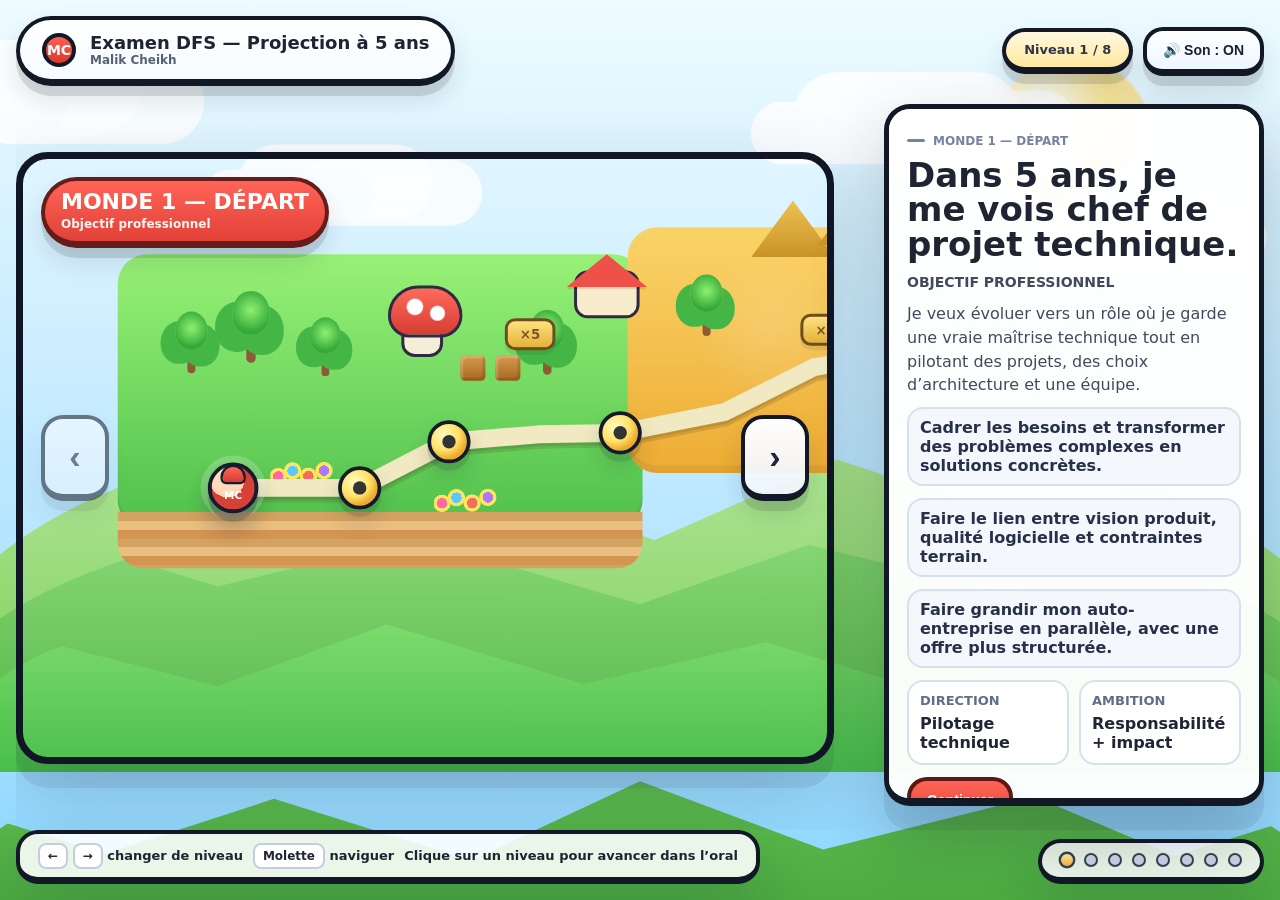
==== index.html @ 7852995f "feat: add interactive presentation map and data structure - Implemented interactive logic for a pres" ====
<!DOCTYPE html>
<html lang="fr">
<head>
  <meta charset="UTF-8" />
  <meta name="viewport" content="width=device-width, initial-scale=1.0" />
  <title>DFS — Malik Cheikh · Projection à 5 ans</title>
  <meta name="description" content="Présentation interactive de la projection professionnelle à 5 ans de Malik Cheikh." />
  <meta name="theme-color" content="#80d7ff" />
  <link rel="stylesheet" href="./assets/css/styles.css" />
</head>
<body class="theme-meadow">
  <a class="skip-link" href="#infoPanel">Aller au contenu du niveau</a>
  <div class="background" aria-hidden="true">
    <div class="sun"></div>
    <div class="clouds">
      <div class="cloud c1"></div>
      <div class="cloud c2"></div>
      <div class="cloud c3"></div>
      <div class="cloud c4"></div>
    </div>
    <div class="far-hills"></div>
    <div class="near-hills"></div>
  </div>

  <main class="ui" id="mainContent">
    <header class="hud">
      <div class="brand-pill">
        <div class="brand-badge">MC</div>
        <div class="brand-copy">
          <strong>Examen DFS — Projection à 5 ans</strong>
          <span>Malik Cheikh</span>
        </div>
      </div>
      <div class="hud-actions">
        <div class="jump-badge" id="jumpLabel" aria-live="polite">Niveau 1 / 8</div>
        <button class="sound-toggle" id="soundToggle" type="button" aria-pressed="true">🔊 Son : ON</button>
      </div>
    </header>

    <section class="world-stage">
      <div class="world-frame">
        <div class="level-chip" id="levelChip">
          <strong>Monde 1 — Intro</strong>
          <span>Projection vers mon métier idéal</span>
        </div>

        <button class="nav-button nav-prev" id="prevButton" type="button" aria-label="Niveau précédent">‹</button>
        <button class="nav-button nav-next" id="nextButton" type="button" aria-label="Niveau suivant">›</button>

        <div class="world-camera" id="camera">
          <div class="world-map" id="worldMap">
            <div class="layer scenery-layer">
              <div class="zone meadow"></div>
              <div class="zone desert"></div>
              <div class="zone snow"></div>
              <div class="zone ruins"></div>

              <div class="tree" style="left:170px; top:386px; transform:scale(.9);"></div>
              <div class="tree" style="left:250px; top:372px; transform:scale(1.05);"></div>
              <div class="tree" style="left:350px; top:390px; transform:scale(.86);"></div>
              <div class="tree" style="left:648px; top:388px; transform:scale(.95);"></div>
              <div class="tree" style="left:862px; top:336px; transform:scale(.9);"></div>
              <div class="tree" style="left:1238px; top:340px; transform:scale(.92);"></div>
              <div class="tree" style="left:1710px; top:382px; transform:scale(.86);"></div>
              <div class="tree" style="left:2198px; top:376px; transform:scale(.82);"></div>

              <div class="flower-clump" style="left:300px; top:592px;"></div>
              <div class="flower-clump" style="left:520px; top:628px;"></div>
              <div class="flower-clump" style="left:1432px; top:596px;"></div>
              <div class="flower-clump" style="left:1888px; top:568px;"></div>

              <div class="block" style="left:555px; top:454px;"></div>
              <div class="block" style="left:602px; top:454px;"></div>
              <div class="block" style="left:1180px; top:414px;"></div>
              <div class="block" style="left:1226px; top:414px;"></div>
              <div class="block" style="left:2058px; top:424px;"></div>
              <div class="block" style="left:2104px; top:424px;"></div>

              <div class="mushroom-house" style="left:458px; top:360px;"></div>
              <div class="house" style="left:698px; top:318px;"></div>
              <div class="coin-board" style="left:615px; top:404px;">×5</div>

              <div class="pyramid" style="left:946px; top:246px;"></div>
              <div class="pyramid" style="left:1025px; top:230px; transform:scale(.82);"></div>
              <div class="tower" style="left:1108px; top:318px;"></div>
              <div class="coin-board" style="left:1012px; top:398px;">×5</div>
              <div class="mushroom-house" style="left:1268px; top:318px;"></div>

              <div class="tower" style="left:1568px; top:332px; transform:scale(1.02);"></div>
              <div class="coin-board" style="left:1468px; top:444px;">×5</div>
              <div class="pipe" style="left:1736px; top:470px;"></div>
              <div class="water-pond" style="left:1618px; top:476px; width:112px; height:72px;"></div>

              <div class="tower" style="left:1942px; top:326px;"></div>
              <div class="tower" style="left:2078px; top:326px;"></div>
              <div class="water-pond" style="left:2028px; top:466px;"></div>
              <div class="flag-post" style="left:2098px; top:294px;"></div>
              <div class="castle" style="left:2126px; top:282px;"></div>
              <div class="coin-board" style="left:2078px; top:446px;">×5</div>
              <div class="mushroom-house" style="left:2248px; top:392px; transform:scale(.76);"></div>            </div>

            <svg class="path-svg" viewBox="0 0 2600 980" aria-hidden="true">
              <path class="path-shadow" d="M 250 632 L 420 632 L 540 570 L 660 560 L 770 558 L 910 530 L 1030 470 L 1140 450 L 1260 470 L 1390 520 L 1510 540 L 1630 548 L 1750 530 L 1880 510 L 2010 515 L 2070 536 L 2128 542" />
              <path class="path-line" d="M 250 632 L 420 632 L 540 570 L 660 560 L 770 558 L 910 530 L 1030 470 L 1140 450 L 1260 470 L 1390 520 L 1510 540 L 1630 548 L 1750 530 L 1880 510 L 2010 515 L 2070 536 L 2128 542" />
            </svg>

            <button class="node active" data-index="0" style="left:250px; top:632px;"><span>1</span></button>
            <button class="node" data-index="1" style="left:420px; top:632px;"><span>2</span></button>
            <button class="node" data-index="2" style="left:540px; top:570px;"><span>3</span></button>
            <button class="node" data-index="3" style="left:770px; top:558px;"><span>4</span></button>
            <button class="node" data-index="4" style="left:1140px; top:450px;"><span>5</span></button>
            <button class="node" data-index="5" style="left:1510px; top:540px;"><span>6</span></button>
            <button class="node" data-index="6" style="left:1880px; top:510px;"><span>7</span></button>
            <button class="node" data-index="7" style="left:2128px; top:542px;"><span>8</span></button>

            <div class="avatar" id="avatar" style="left:250px; top:632px;"></div>
          </div>
        </div>
      </div>
    </section>

    <footer class="bottom-bar">
      <div class="mini-help">
        <span><span class="kbd">←</span> <span class="kbd">→</span> changer de niveau</span>
        <span><span class="kbd">Molette</span> naviguer</span>
        <span>Clique sur un niveau pour avancer dans l’oral</span>
      </div>
      <div class="progress-dots" id="progressDots" aria-hidden="true"></div>
    </footer>
  </main>

  <aside class="info-panel" id="infoPanel" aria-label="Détails du niveau sélectionné" aria-live="polite">
    <div id="panelContent"></div>
  </aside>
  <script src="./assets/js/data.js" defer></script>
  <script src="./assets/js/app.js" defer></script>
</body>
</html>
---- assets/css/styles.css ----
/*
 * Presentation CCS - styles principaux.
 * Site statique compatible GitHub Pages, sans étape de build.
 */
:root {
      --sky-1: #80d7ff;
      --sky-2: #dff6ff;
      --grass-1: #84df65;
      --grass-2: #4cb64a;
      --ink: #1e2432;
      --panel: rgba(255,255,255,0.88);
      --panel-strong: rgba(255,255,255,0.96);
      --shadow: 0 28px 60px rgba(20, 24, 39, 0.18);
      --red: #ee5148;
      --gold: #f8bb2d;
      --green: #56be56;
      --blue: #4f8cff;
      --purple: #8d6cff;
      --radius-xl: 28px;
      --radius-lg: 22px;
      --radius-md: 16px;
      --transition: 480ms cubic-bezier(.2,.7,.1,1);
      --map-width: 2600px;
      --map-height: 980px;
      --node-size: 58px;
      --safe-width: min(100vw - 32px, 1600px);
    }

    * { box-sizing: border-box; }
    html, body { height: 100%; }
    body {
      margin: 0;
      font-family: Inter, ui-sans-serif, system-ui, -apple-system, BlinkMacSystemFont, Segoe UI, sans-serif;
      color: var(--ink);
      overflow: hidden;
      background: linear-gradient(180deg, var(--sky-2), var(--sky-1));
    }

    .skip-link {
      position: fixed;
      top: 12px;
      left: 12px;
      z-index: 100;
      padding: 10px 14px;
      border: 3px solid #121826;
      border-radius: 12px;
      background: #fff;
      color: #121826;
      font-weight: 900;
      transform: translateY(-140%);
      transition: transform .18s ease;
    }

    .skip-link:focus-visible {
      transform: translateY(0);
    }

    body.theme-meadow {
      --sky-1: #8ed7ff;
      --sky-2: #eefbff;
      --grass-1: #90e776;
      --grass-2: #48be4b;
    }

    body.theme-desert {
      --sky-1: #ffd35a;
      --sky-2: #fff1bb;
      --grass-1: #f0cb5f;
      --grass-2: #d89f30;
    }

    body.theme-snow {
      --sky-1: #8cc1ff;
      --sky-2: #eef7ff;
      --grass-1: #dceeff;
      --grass-2: #bfdcff;
    }

    body.theme-ruins {
      --sky-1: #8edbd7;
      --sky-2: #eefdfa;
      --grass-1: #cdc8b9;
      --grass-2: #aaa38f;
    }

    body.theme-finale {
      --sky-1: #6ea4ff;
      --sky-2: #e9f2ff;
      --grass-1: #9edb7f;
      --grass-2: #63b657;
    }

    .background {
      position: fixed;
      inset: 0;
      overflow: hidden;
      background: linear-gradient(180deg, var(--sky-2), var(--sky-1));
      transition: background var(--transition);
    }

    .sun {
      position: absolute;
      top: 58px;
      right: 10%;
      width: 160px;
      height: 160px;
      border-radius: 50%;
      background: radial-gradient(circle at 30% 30%, rgba(255,255,255,0.95), rgba(255,230,132,0.9) 44%, rgba(255,204,91,0.55) 66%, rgba(255,255,255,0) 70%);
      filter: blur(1px);
      opacity: 0.95;
      transition: transform 800ms ease, opacity 500ms ease;
    }

    body.theme-snow .sun,
    body.theme-finale .sun {
      top: 84px;
      right: 12%;
      opacity: 0.72;
    }

    .clouds,
    .far-hills,
    .near-hills {
      position: absolute;
      inset: 0;
      pointer-events: none;
    }

    .cloud {
      position: absolute;
      width: 220px;
      height: 68px;
      background: rgba(255,255,255,0.88);
      border-radius: 999px;
      box-shadow: 60px -18px 0 14px rgba(255,255,255,0.84), 130px -4px 0 8px rgba(255,255,255,0.82);
      opacity: 0.95;
      animation: drift linear infinite;
    }

    .cloud.c1 { top: 8%; left: -12%; animation-duration: 42s; }
    .cloud.c2 { top: 18%; left: 14%; transform: scale(0.78); animation-duration: 51s; }
    .cloud.c3 { top: 11%; left: 58%; transform: scale(0.92); animation-duration: 46s; }
    .cloud.c4 { top: 23%; left: 78%; transform: scale(0.64); animation-duration: 55s; }

    @keyframes drift {
      from { transform: translateX(0) scale(var(--scale, 1)); }
      to { transform: translateX(18vw) scale(var(--scale, 1)); }
    }

    .far-hills::before,
    .far-hills::after,
    .near-hills::before,
    .near-hills::after {
      content: "";
      position: absolute;
      left: -5%;
      right: -5%;
      border-radius: 48% 52% 0 0 / 100% 100% 0 0;
    }

    .far-hills::before {
      bottom: 235px;
      height: 260px;
      background: linear-gradient(180deg, rgba(175,232,131,0.85), rgba(135,211,95,0.95));
      clip-path: polygon(0 100%, 0 44%, 12% 28%, 22% 48%, 36% 18%, 51% 52%, 64% 21%, 78% 46%, 90% 24%, 100% 55%, 100% 100%);
    }

    .far-hills::after {
      bottom: 188px;
      height: 220px;
      background: linear-gradient(180deg, rgba(136,220,120,0.95), rgba(94,188,78,1));
      clip-path: polygon(0 100%, 0 49%, 10% 23%, 20% 43%, 34% 21%, 50% 51%, 62% 24%, 76% 46%, 88% 18%, 100% 53%, 100% 100%);
    }

    .near-hills::before {
      bottom: 128px;
      height: 220px;
      background: linear-gradient(180deg, var(--grass-1), var(--grass-2));
      clip-path: polygon(0 100%, 0 59%, 9% 43%, 20% 61%, 32% 33%, 46% 60%, 59% 41%, 70% 63%, 85% 35%, 100% 57%, 100% 100%);
      transition: background var(--transition);
    }

    .near-hills::after {
      bottom: -22px;
      height: 220px;
      background: linear-gradient(180deg, #69c758, #49a940);
      clip-path: polygon(0 100%, 0 45%, 12% 69%, 24% 44%, 38% 72%, 50% 36%, 63% 67%, 78% 43%, 88% 70%, 100% 46%, 100% 100%);
      transition: background var(--transition);
    }

    .ui {
      position: relative;
      z-index: 20;
      height: 100vh;
      display: grid;
      grid-template-rows: auto 1fr auto;
      padding: 16px;
      pointer-events: none;
    }

    .hud,
    .bottom-bar,
    .info-panel,
    .speaker-panel,
    .level-chip,
    .nav-button,
    .mini-help,
    .jump-badge {
      pointer-events: auto;
    }

    .hud {
      width: var(--safe-width);
      margin: 0 auto;
      display: flex;
      align-items: center;
      justify-content: space-between;
      gap: 16px;
    }

    .brand-pill,
    .level-chip,
    .nav-button,
    .action-button,
    .speaker-toggle,
    .sound-toggle,
    .jump-badge {
      border: 4px solid #121826;
      border-bottom-width: 7px;
      border-radius: 999px;
      background: #fff;
      box-shadow: 0 10px 0 rgba(18,24,38,0.12), 0 14px 26px rgba(18,24,38,0.12);
      font-weight: 900;
      letter-spacing: 0;
    }

    .brand-pill {
      display: flex;
      align-items: center;
      gap: 14px;
      padding: 12px 22px;
      min-height: 62px;
      background: linear-gradient(180deg, #ffffff, #f5fbff);
    }

    .brand-badge {
      width: 34px;
      height: 34px;
      border-radius: 50%;
      background: linear-gradient(180deg, #ff6052, #dc382c);
      border: 4px solid #121826;
      display: grid;
      place-items: center;
      color: #fff;
      font-size: 14px;
    }

    .brand-copy strong { display: block; font-size: 18px; }
    .brand-copy span { display: block; font-size: 12px; color: #566074; }

    .hud-actions {
      display: flex;
      align-items: center;
      gap: 10px;
      flex-wrap: wrap;
      justify-content: flex-end;
    }

    .jump-badge {
      padding: 10px 18px;
      font-size: 13px;
      color: #2f3547;
      background: linear-gradient(180deg, #fff8df, #ffe99f);
    }

    .sound-toggle,
    .speaker-toggle,
    .action-button {
      cursor: pointer;
      border-radius: 20px;
      padding: 11px 16px;
      font-size: 14px;
      color: #1a2130;
      background: linear-gradient(180deg, #fff, #edf7ff);
      transition: transform .18s ease, filter .18s ease;
    }

    .sound-toggle:hover,
    .action-button:hover {
      transform: translateY(-2px);
      filter: saturate(1.05);
    }

    .nav-button:hover {
      transform: translateY(calc(-50% - 2px));
      filter: saturate(1.05);
    }

    .sound-toggle:focus-visible,
    .action-button:focus-visible,
    .nav-button:focus-visible,
    .node:focus-visible {
      outline: 4px solid #fff;
      outline-offset: 4px;
      box-shadow: 0 0 0 8px rgba(18,24,38,0.52), 0 14px 28px rgba(18,24,38,0.18);
    }

    .sound-toggle:disabled,
    .action-button:disabled,
    .nav-button:disabled {
      cursor: not-allowed;
      opacity: .55;
      filter: grayscale(.2);
    }

    .nav-button:disabled:hover {
      transform: translateY(-50%);
      filter: grayscale(.2);
    }

    .node:hover {
      transform: translate(-50%, calc(-50% - 2px));
      filter: saturate(1.05);
    }

    .node.active:hover {
      transform: translate(-50%, calc(-50% - 2px)) scale(1.12);
      filter: saturate(1.05);
    }

    .world-stage {
      position: relative;
      display: grid;
      place-items: center start;
      overflow: hidden;
      width: var(--safe-width);
      margin: 0 auto;
    }

    .world-frame {
      position: relative;
      width: min(calc(100% - 430px), 1280px);
      height: min(68vh, 760px);
      border: 7px solid #101625;
      border-radius: 32px;
      background: linear-gradient(180deg, rgba(255,255,255,0.1), rgba(255,255,255,0.02));
      box-shadow: 0 24px 0 rgba(16,22,37,0.08), 0 30px 80px rgba(16,22,37,0.18);
      overflow: hidden;
      pointer-events: auto;
    }

    .world-camera {
      position: absolute;
      inset: 0;
      overflow: hidden;
    }

    .world-map {
      position: absolute;
      width: var(--map-width);
      height: var(--map-height);
      left: 0;
      top: 0;
      transform-origin: top left;
      transition: transform 700ms cubic-bezier(.2,.7,.1,1);
    }

    .layer {
      position: absolute;
      inset: 0;
    }

    .zone {
      position: absolute;
      border-radius: 40px;
      filter: saturate(1.04);
      box-shadow: inset 0 -10px 0 rgba(0,0,0,0.06);
    }

    .zone .ground {
      position: absolute;
      inset: auto 0 0 0;
      height: 100%;
      border-radius: inherit;
      overflow: hidden;
    }

    .ground::before {
      content: "";
      position: absolute;
      inset: 0;
      border-radius: inherit;
      box-shadow: inset 0 -18px 0 rgba(0,0,0,0.06);
    }

    .meadow {
      left: 95px; top: 318px; width: 705px; height: 370px;
      background: linear-gradient(180deg, #9af07a, #52bf4f);
    }
    .meadow::after {
      content: "";
      position: absolute; left: 0; right: 0; bottom: -52px; height: 76px;
      background: repeating-linear-gradient(180deg, #d1a365 0 12px, #e8be82 12px 24px, #d29556 24px 36px);
      border-radius: 0 0 34px 34px;
    }

    .desert {
      left: 780px; top: 282px; width: 640px; height: 330px;
      background: linear-gradient(180deg, #f8d36b, #ebac39);
    }
    .desert::after {
      content: "";
      position: absolute; inset: 0;
      background: radial-gradient(circle at 30% 40%, rgba(255,255,255,0.15), transparent 22%), radial-gradient(circle at 70% 65%, rgba(255,255,255,0.14), transparent 18%);
      border-radius: inherit;
    }

    .snow {
      left: 1375px; top: 302px; width: 600px; height: 308px;
      background: linear-gradient(180deg, #f3fbff, #d5e9ff);
    }

    .ruins {
      left: 1845px; top: 258px; width: 570px; height: 355px;
      background: linear-gradient(180deg, #cfcaba, #a39a89);
    }

    .path-svg {
      position: absolute;
      inset: 0;
      overflow: visible;
    }

    .path-line {
      fill: none;
      stroke: #f0e9c2;
      stroke-width: 24;
      stroke-linecap: round;
      stroke-linejoin: round;
      filter: drop-shadow(0 4px 0 rgba(0,0,0,0.09));
    }

    .path-shadow {
      fill: none;
      stroke: rgba(87,66,28,0.18);
      stroke-width: 31;
      stroke-linecap: round;
      stroke-linejoin: round;
      transform: translateY(4px);
    }

    .node {
      position: absolute;
      width: var(--node-size);
      height: var(--node-size);
      border-radius: 50%;
      border: 5px solid #141a28;
      background: radial-gradient(circle at 35% 32%, #fffbbf, #ffe268 45%, #edaa2f 70%);
      box-shadow: 0 10px 0 rgba(20,26,40,0.12), 0 16px 28px rgba(20,26,40,0.15);
      cursor: pointer;
      display: grid;
      place-items: center;
      transform: translate(-50%, -50%);
      transition: transform .22s ease, box-shadow .22s ease, background .22s ease;
    }

    .node span {
      display: none;
    }

    .node::before {
      content: "";
      width: 18px;
      height: 18px;
      border-radius: 50%;
      background: rgba(20,26,40,0.88);
    }

    .node.active {
      background: radial-gradient(circle at 35% 32%, #fffef2, #ffd778 48%, #ef7d39 73%);
      transform: translate(-50%, -50%) scale(1.12);
      box-shadow: 0 12px 0 rgba(20,26,40,0.14), 0 0 0 10px rgba(255,255,255,0.2), 0 18px 30px rgba(20,26,40,0.18);
    }

    .node.active::before {
      width: 16px; height: 16px; background: #101725;
    }

    .sign,
    .house,
    .castle,
    .pipe,
    .tree,
    .block,
    .mushroom-house,
    .tower,
    .pyramid,
    .water-pond,
    .boss-house,
    .flag-post,
    .coin-board,
    .flower-clump {
      position: absolute;
      transform-origin: center bottom;
    }

    .tree {
      width: 48px; height: 92px;
    }
    .tree::before {
      content: "";
      position: absolute; left: 18px; bottom: 0; width: 12px; height: 34px;
      background: #8d5a35; border-radius: 8px;
    }
    .tree::after {
      content: "";
      position: absolute; left: 0; top: 0; width: 48px; height: 56px;
      background: radial-gradient(circle at 50% 44%, #8ef072, #33a939 70%);
      border-radius: 50% 50% 46% 46%;
      box-shadow: -18px 18px 0 4px #44b646, 14px 22px 0 4px #44b646;
    }

    .block {
      width: 34px; height: 34px;
      background: linear-gradient(180deg, #d69a4e, #a76920);
      border-radius: 6px;
      box-shadow: inset -4px -4px 0 rgba(0,0,0,0.12), inset 4px 4px 0 rgba(255,255,255,0.18);
    }

    .pipe {
      width: 54px; height: 80px;
      background: linear-gradient(90deg, #48be4d, #2c8e36);
      border-radius: 10px 10px 14px 14px;
      box-shadow: inset -5px 0 0 rgba(0,0,0,0.12);
    }
    .pipe::before {
      content: "";
      position: absolute; top: -16px; left: -6px; right: -6px; height: 22px;
      background: linear-gradient(180deg, #5fe563, #3ca743);
      border-radius: 12px;
      border: 2px solid rgba(0,0,0,0.05);
    }

    .house {
      width: 108px; height: 86px;
    }
    .house::before {
      content: "";
      position: absolute; inset: auto 10px 0 10px; height: 56px;
      background: #f8ebcb; border: 4px solid #302944; border-radius: 18px;
    }
    .house::after {
      content: "";
      position: absolute; left: 0; right: 0; top: 0; margin: auto; width: 0; height: 0;
      border-left: 54px solid transparent;
      border-right: 54px solid transparent;
      border-bottom: 44px solid #ee5148;
      filter: drop-shadow(0 3px 0 rgba(0,0,0,0.1));
    }

    .mushroom-house {
      width: 92px; height: 96px;
    }
    .mushroom-house::before {
      content: "";
      position: absolute; left: 18px; right: 18px; bottom: 0; height: 44px;
      background: #f4edd7; border: 4px solid #302944; border-radius: 18px;
    }
    .mushroom-house::after {
      content: "";
      position: absolute; top: 0; left: 0; right: 0; margin: auto; width: 92px; height: 62px;
      background: radial-gradient(circle at 35% 40%, #fff, #fff 10px, transparent 12px), radial-gradient(circle at 68% 54%, #fff, #fff 9px, transparent 11px), linear-gradient(180deg, #ff6a5c, #d63d33);
      border: 4px solid #302944; border-radius: 50px 50px 36px 36px;
    }

    .castle {
      width: 154px; height: 148px;
    }
    .castle::before {
      content: "";
      position: absolute; bottom: 0; left: 18px; right: 18px; height: 90px;
      background: #eef0f7; border: 4px solid #4a4562; border-radius: 16px;
      box-shadow: inset 0 -8px 0 rgba(0,0,0,0.06);
    }
    .castle::after {
      content: "";
      position: absolute; left: 0; right: 0; top: 0; bottom: 52px;
      background:
        radial-gradient(circle at 20px 26px, #8d6cff 0 20px, transparent 22px),
        radial-gradient(circle at 134px 26px, #8d6cff 0 20px, transparent 22px),
        radial-gradient(circle at 77px 10px, #8d6cff 0 28px, transparent 30px),
        linear-gradient(180deg, transparent 0 24px, #eceff6 24px 100%);
      background-repeat: no-repeat;
      border-radius: 18px;
    }

    .boss-house {
      width: 116px; height: 114px;
    }
    .boss-house::before {
      content: "";
      position: absolute; bottom: 0; left: 10px; right: 10px; height: 74px;
      background: #8a8fa4; border: 4px solid #313548; border-radius: 18px;
    }
    .boss-house::after {
      content: "";
      position: absolute; left: 50%; top: -2px; width: 84px; height: 54px; transform: translateX(-50%);
      background: linear-gradient(180deg, #fa7d66, #b4372d);
      clip-path: polygon(0 100%, 50% 0, 100% 100%);
      filter: drop-shadow(0 3px 0 rgba(0,0,0,0.12));
    }

    .tower {
      width: 62px; height: 112px;
      background: linear-gradient(180deg, #bfc2cb, #90949f);
      border: 4px solid #51586a;
      border-radius: 18px 18px 12px 12px;
      box-shadow: inset 0 -8px 0 rgba(0,0,0,0.08);
    }
    .tower::before {
      content: "";
      position: absolute; top: -18px; left: -4px; right: -4px; height: 26px;
      background: linear-gradient(180deg, #d8dbe2, #9fa4b1);
      clip-path: polygon(0 100%, 8% 38%, 16% 100%, 24% 38%, 32% 100%, 40% 38%, 48% 100%, 56% 38%, 64% 100%, 72% 38%, 80% 100%, 88% 38%, 96% 100%, 100% 38%, 100% 100%);
    }

    .pyramid {
      width: 112px; height: 76px;
      background: linear-gradient(180deg, #efc153, #c89326);
      clip-path: polygon(50% 0, 100% 100%, 0 100%);
    }

    .water-pond {
      width: 120px; height: 82px;
      background: radial-gradient(circle at 50% 40%, #8ceaff, #43b8ff 70%, #298ed0 100%);
      border: 5px solid #ebf8ff;
      border-radius: 34px;
      box-shadow: inset 0 -8px 0 rgba(0,0,0,0.08);
    }

    .coin-board {
      padding: 7px 12px;
      min-width: 68px;
      font-size: 18px;
      font-weight: 900;
      color: #805523;
      background: linear-gradient(180deg, #ffe282, #e3b23a);
      border: 4px solid #6f4e1d;
      border-radius: 14px;
      text-align: center;
      box-shadow: 0 6px 0 rgba(0,0,0,0.08);
    }

    .flag-post {
      width: 10px; height: 86px;
      background: #e9ebf4;
      border-radius: 999px;
      box-shadow: inset 0 -4px 0 rgba(0,0,0,0.08);
    }
    .flag-post::after {
      content: "";
      position: absolute; top: 8px; left: 8px; width: 48px; height: 28px;
      background: linear-gradient(180deg, #ff5d4e, #c7372d);
      clip-path: polygon(0 0, 100% 20%, 80% 100%, 0 78%);
      border-radius: 4px;
    }

    .flower-clump {
      width: 88px; height: 38px;
      background:
        radial-gradient(circle at 12% 65%, #ff67a7 0 7px, #ffe45e 7px 11px, transparent 12px),
        radial-gradient(circle at 34% 45%, #58c9ff 0 7px, #ffe45e 7px 11px, transparent 12px),
        radial-gradient(circle at 58% 64%, #f46c5f 0 7px, #ffe45e 7px 11px, transparent 12px),
        radial-gradient(circle at 82% 44%, #a979ff 0 7px, #ffe45e 7px 11px, transparent 12px);
    }

    .avatar {
      position: absolute;
      width: 68px;
      height: 68px;
      border-radius: 50%;
      background: radial-gradient(circle at 36% 32%, #ffd9ba 0 20px, #ffd0ad 21px 23px, #d64037 23px 100%);
      border: 5px solid #151c2d;
      box-shadow: 0 10px 0 rgba(21,28,45,0.12), 0 18px 28px rgba(21,28,45,0.16);
      transform: translate(-50%, -50%);
      transition: left 700ms cubic-bezier(.2,.8,.15,1), top 700ms cubic-bezier(.2,.8,.15,1), transform .25s ease;
      z-index: 5;
    }

    .avatar::before {
      content: "MC";
      position: absolute;
      inset: auto 0 11px 0;
      text-align: center;
      color: #fff;
      font-weight: 900;
      font-size: 14px;
      letter-spacing: 0;
    }

    .avatar::after {
      content: "";
      position: absolute;
      left: 12px; right: 12px; top: -2px; height: 20px;
      background: linear-gradient(180deg, #ff675a, #d63b2f);
      border-radius: 18px 18px 8px 8px;
      border: 3px solid #151c2d;
    }

    .avatar.bounce {
      animation: avatarBounce .55s ease;
    }

    @keyframes avatarBounce {
      0% { transform: translate(-50%, -50%) scale(1); }
      35% { transform: translate(-50%, -70%) scale(1.05); }
      60% { transform: translate(-50%, -48%) scale(.98); }
      100% { transform: translate(-50%, -50%) scale(1); }
    }

    .level-chip {
      position: absolute;
      top: 18px;
      left: 18px;
      padding: 10px 16px;
      background: linear-gradient(180deg, #ff6457, #e24137);
      color: #fff;
      max-width: 330px;
      z-index: 10;
      border-color: #631e1b;
    }

    .level-chip strong {
      display: block;
      font-size: 22px;
      line-height: 1.02;
      margin-bottom: 4px;
      text-transform: uppercase;
    }

    .level-chip span {
      display: block;
      font-size: 12px;
      opacity: .95;
      font-weight: 800;
    }

    .nav-button {
      position: absolute;
      top: 50%;
      transform: translateY(-50%);
      width: 68px;
      height: 86px;
      border-radius: 22px;
      background: linear-gradient(180deg, rgba(255,255,255,0.98), rgba(240,245,255,0.92));
      display: grid;
      place-items: center;
      font-size: 34px;
      color: #1f2737;
      cursor: pointer;
      z-index: 11;
      user-select: none;
    }

    .nav-prev { left: 18px; }
    .nav-next { right: 18px; }

    .bottom-bar {
      width: var(--safe-width);
      margin: 0 auto;
      display: flex;
      justify-content: space-between;
      align-items: end;
      gap: 12px;
      flex-wrap: wrap;
    }

    .mini-help {
      padding: 14px 18px;
      border-radius: 22px;
      background: var(--panel);
      border: 4px solid #121826;
      border-bottom-width: 7px;
      box-shadow: var(--shadow);
      font-size: 13px;
      font-weight: 800;
      display: flex;
      gap: 10px;
      align-items: center;
      flex-wrap: wrap;
    }

    .kbd {
      padding: 4px 8px;
      border-radius: 8px;
      background: #fff;
      border: 2px solid #c3cde0;
      font-size: 12px;
    }

    .progress-dots {
      display: flex;
      align-items: center;
      gap: 10px;
      padding: 10px 18px;
      border-radius: 999px;
      background: var(--panel);
      border: 4px solid #121826;
      border-bottom-width: 7px;
      box-shadow: var(--shadow);
    }

    .progress-dot {
      width: 14px;
      height: 14px;
      border-radius: 50%;
      background: #cad6e8;
      border: 2px solid #394154;
      transition: transform .18s ease, background .18s ease;
    }

    .progress-dot.active {
      background: linear-gradient(180deg, #fff7a8, #ffb337);
      transform: scale(1.2);
    }

    .info-panel,
    .speaker-panel {
      position: fixed;
      top: 104px;
      right: 16px;
      width: min(370px, calc(100vw - 32px));
      max-height: calc(100vh - 198px);
      overflow: auto;
      z-index: 30;
      padding: 18px;
      border-radius: 26px;
      border: 5px solid #121826;
      border-bottom-width: 8px;
      background: var(--panel-strong);
      box-shadow: 0 24px 0 rgba(18,24,38,0.08), 0 30px 70px rgba(18,24,38,0.24);
      transition: opacity var(--transition), transform var(--transition);
      scrollbar-width: thin;
      scrollbar-color: #7f8ca6 rgba(255,255,255,0.3);
      overscroll-behavior: contain;
    }

    .speaker-panel {
      right: 456px;
      width: min(360px, calc(100vw - 32px));
      background: rgba(255,249,230,0.98);
      display: none;
    }

    .speaker-panel.open { display: block; }

    .panel-eyebrow {
      display: inline-flex;
      gap: 8px;
      align-items: center;
      font-size: 12px;
      font-weight: 900;
      text-transform: uppercase;
      letter-spacing: 0;
      color: #76839f;
      margin-bottom: 10px;
    }

    .panel-eyebrow::before {
      content: "";
      width: 18px;
      height: 3px;
      border-radius: 999px;
      background: currentColor;
    }

    .info-panel h2,
    .speaker-panel h3 {
      margin: 0 0 10px;
      line-height: 1.02;
      font-size: 34px;
    }

    .subtitle {
      margin: 0 0 10px;
      font-size: 14px;
      font-weight: 900;
      color: #636e84;
      text-transform: uppercase;
      letter-spacing: 0;
    }

    .info-panel p {
      margin: 0 0 10px;
      line-height: 1.48;
      color: #41495d;
    }

    .bullet-list {
      margin: 0;
      padding: 0;
      list-style: none;
      display: grid;
      gap: 12px;
    }

    .bullet-list li {
      padding: 9px 11px;
      border-radius: 16px;
      background: #f4f7fb;
      border: 2px solid #d7e0ef;
      font-weight: 700;
      color: #273049;
    }

    .meta-row {
      display: grid;
      grid-template-columns: repeat(2, 1fr);
      gap: 10px;
      margin-top: 12px;
    }

    .meta-card {
      padding: 11px;
      border-radius: 16px;
      border: 2px solid #d7e0ef;
      background: #fff;
    }

    .meta-card strong { display: block; font-size: 13px; color: #616e88; text-transform: uppercase; margin-bottom: 6px; }
    .meta-card span { display: block; font-weight: 900; font-size: 16px; color: #1f2534; }

    .panel-actions {
      display: flex;
      gap: 10px;
      flex-wrap: wrap;
      margin-top: 12px;
    }

    .action-button.primary {
      background: linear-gradient(180deg, #ff6557, #e14539);
      color: #fff;
      border-color: #5d1715;
    }

    .speaker-panel h3 {
      font-size: 24px;
      margin-bottom: 10px;
    }

    .speaker-panel ul {
      margin: 0;
      padding-left: 18px;
      line-height: 1.75;
      color: #333c52;
      font-weight: 700;
    }

    .speaker-panel li + li { margin-top: 8px; }

    .mobile-title {
      display: none;
    }

    @media (max-width: 1360px) {
      .info-panel { width: min(380px, calc(100vw - 32px)); }
      .speaker-panel { right: 16px; top: auto; bottom: 160px; width: min(380px, calc(100vw - 32px)); }
    }

    @media (max-width: 1100px) {
      body { overflow: auto; }
      .ui {
        height: auto;
        min-height: 100vh;
        grid-template-rows: auto auto auto auto;
        gap: 12px;
      }
      .world-stage {
        width: 100%;
        margin: 0;
        place-items: center;
      }

      .world-frame {
        width: calc(100vw - 32px);
        height: 58vh;
        min-height: 420px;
      }
      .info-panel {
        position: relative;
        top: 0; right: 0;
        width: var(--safe-width);
        max-height: none;
        margin: 0 auto;
      }
      .speaker-panel {
        position: relative;
        bottom: auto;
        right: 0;
        width: var(--safe-width);
        max-height: none;
        margin: 0 auto;
      }
      .bottom-bar { align-items: stretch; }
    }

    @media (max-width: 760px) {
      :root { --node-size: 52px; }
      .hud { align-items: stretch; }
      .brand-pill { flex: 1 1 auto; }
      .hud-actions { justify-content: flex-start; }
      .brand-copy strong { font-size: 16px; }
      .level-chip strong { font-size: 20px; }
      .level-chip span { font-size: 12px; }
      .nav-button { width: 58px; height: 74px; font-size: 28px; }
      .info-panel h2 { font-size: 28px; }
      .meta-row { grid-template-columns: 1fr; }
      .mini-help { font-size: 12px; }
      .progress-dots { width: 100%; justify-content: center; }
    }

    @media (prefers-reduced-motion: reduce) {
      *,
      *::before,
      *::after {
        animation-duration: .01ms !important;
        animation-iteration-count: 1 !important;
        scroll-behavior: auto !important;
        transition-duration: .01ms !important;
      }
    }
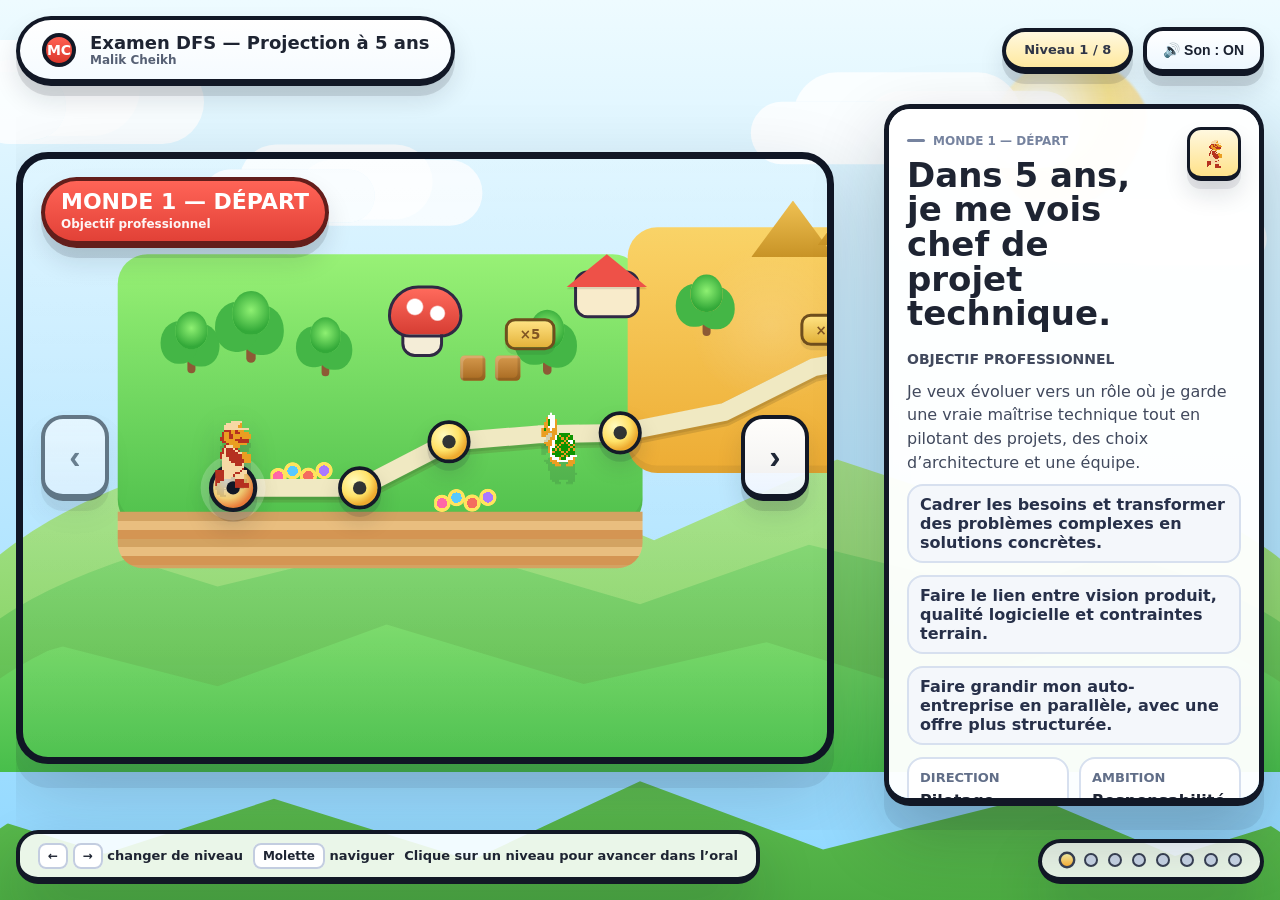
==== commit c56c4ba7: "feat: ajouter des sprites animés et améliorer la logique de la carte de présentation" ====
--- a/index.html
+++ b/index.html
@@ -97,7 +97,14 @@
               <div class="flag-post" style="left:2098px; top:294px;"></div>
               <div class="castle" style="left:2126px; top:282px;"></div>
               <div class="coin-board" style="left:2078px; top:446px;">×5</div>
-              <div class="mushroom-house" style="left:2248px; top:392px; transform:scale(.76);"></div>            </div>
+              <div class="mushroom-house" style="left:2248px; top:392px; transform:scale(.76);"></div>
+            </div>
+
+            <div class="layer sprite-layer" aria-hidden="true">
+              <img class="map-sprite map-sprite--koopa is-animated" src="./assets/Green_Koopa_Troopa_SMB.gif" alt="" width="16" height="24" decoding="async" style="left:688px; top:603px;" />
+              <img class="map-sprite map-sprite--beetle is-animated" src="./assets/BuzzyBeetleSMBUnderground.gif" alt="" width="16" height="16" decoding="async" style="left:1248px; top:474px;" />
+              <img class="map-sprite map-sprite--bullet" src="./assets/Bullet_Bill_Super_Mario_Bros.png" alt="" width="16" height="14" decoding="async" style="left:1910px; top:382px;" />
+            </div>
 
             <svg class="path-svg" viewBox="0 0 2600 980" aria-hidden="true">
               <path class="path-shadow" d="M 250 632 L 420 632 L 540 570 L 660 560 L 770 558 L 910 530 L 1030 470 L 1140 450 L 1260 470 L 1390 520 L 1510 540 L 1630 548 L 1750 530 L 1880 510 L 2010 515 L 2070 536 L 2128 542" />
@@ -135,4 +142,4 @@
   <script src="./assets/js/data.js" defer></script>
   <script src="./assets/js/app.js" defer></script>
 </body>
-</html>+</html>
--- a/assets/css/styles.css
+++ b/assets/css/styles.css
@@ -370,6 +370,51 @@
       inset: 0;
     }
 
+    .sprite-layer {
+      pointer-events: none;
+      z-index: 4;
+    }
+
+    .map-sprite {
+      position: absolute;
+      width: auto;
+      height: auto;
+      image-rendering: pixelated;
+      image-rendering: crisp-edges;
+      transform: translate(-50%, -100%) scale(3);
+      transform-origin: center bottom;
+      filter: drop-shadow(0 8px 0 rgba(20,26,40,0.12));
+    }
+
+    .map-sprite--koopa {
+      animation: patrolKoopa 4.8s ease-in-out infinite;
+    }
+
+    .map-sprite--beetle {
+      animation: patrolBeetle 5.4s ease-in-out infinite;
+    }
+
+    .map-sprite--bullet {
+      animation: bulletDrift 3.2s linear infinite;
+    }
+
+    @keyframes patrolKoopa {
+      0%, 100% { transform: translate(-50%, -100%) scale(3); }
+      50% { transform: translate(42px, -100%) scale(3); }
+    }
+
+    @keyframes patrolBeetle {
+      0%, 100% { transform: translate(-50%, -100%) scale(2.8); }
+      50% { transform: translate(-38px, -100%) scale(2.8); }
+    }
+
+    @keyframes bulletDrift {
+      0% { transform: translate(70px, -100%) scale(3.2); opacity: 0; }
+      12% { opacity: 1; }
+      82% { opacity: 1; }
+      100% { transform: translate(-110px, -100%) scale(3.2); opacity: 0; }
+    }
+
     .zone {
       position: absolute;
       border-radius: 40px;
@@ -676,35 +721,15 @@
 
     .avatar {
       position: absolute;
-      width: 68px;
-      height: 68px;
-      border-radius: 50%;
-      background: radial-gradient(circle at 36% 32%, #ffd9ba 0 20px, #ffd0ad 21px 23px, #d64037 23px 100%);
-      border: 5px solid #151c2d;
-      box-shadow: 0 10px 0 rgba(21,28,45,0.12), 0 18px 28px rgba(21,28,45,0.16);
-      transform: translate(-50%, -50%);
+      width: 72px;
+      height: 96px;
+      background: url("../SMB_Fire_Mario_Walking.gif") center bottom / contain no-repeat;
+      image-rendering: pixelated;
+      image-rendering: crisp-edges;
+      filter: drop-shadow(0 12px 0 rgba(21,28,45,0.12)) drop-shadow(0 18px 18px rgba(21,28,45,0.18));
+      transform: translate(-50%, -100%);
       transition: left 700ms cubic-bezier(.2,.8,.15,1), top 700ms cubic-bezier(.2,.8,.15,1), transform .25s ease;
-      z-index: 5;
-    }
-
-    .avatar::before {
-      content: "MC";
-      position: absolute;
-      inset: auto 0 11px 0;
-      text-align: center;
-      color: #fff;
-      font-weight: 900;
-      font-size: 14px;
-      letter-spacing: 0;
-    }
-
-    .avatar::after {
-      content: "";
-      position: absolute;
-      left: 12px; right: 12px; top: -2px; height: 20px;
-      background: linear-gradient(180deg, #ff675a, #d63b2f);
-      border-radius: 18px 18px 8px 8px;
-      border: 3px solid #151c2d;
+      z-index: 6;
     }
 
     .avatar.bounce {
@@ -712,10 +737,10 @@
     }
 
     @keyframes avatarBounce {
-      0% { transform: translate(-50%, -50%) scale(1); }
-      35% { transform: translate(-50%, -70%) scale(1.05); }
-      60% { transform: translate(-50%, -48%) scale(.98); }
-      100% { transform: translate(-50%, -50%) scale(1); }
+      0% { transform: translate(-50%, -100%) scale(1); }
+      35% { transform: translate(-50%, -118%) scale(1.04); }
+      60% { transform: translate(-50%, -97%) scale(.98); }
+      100% { transform: translate(-50%, -100%) scale(1); }
     }
 
     .level-chip {
@@ -853,6 +878,28 @@
     }
 
     .speaker-panel.open { display: block; }
+
+    .panel-header {
+      display: grid;
+      grid-template-columns: 1fr auto;
+      align-items: start;
+      gap: 12px;
+      margin-bottom: 8px;
+    }
+
+    .panel-sprite {
+      width: 54px;
+      height: 54px;
+      padding: 8px;
+      border: 3px solid #121826;
+      border-bottom-width: 5px;
+      border-radius: 14px;
+      background: linear-gradient(180deg, #fff8df, #ffe28a);
+      image-rendering: pixelated;
+      image-rendering: crisp-edges;
+      object-fit: contain;
+      box-shadow: 0 8px 0 rgba(18,24,38,0.08), 0 14px 24px rgba(18,24,38,0.12);
+    }
 
     .panel-eyebrow {
       display: inline-flex;
@@ -1017,6 +1064,7 @@
       .meta-row { grid-template-columns: 1fr; }
       .mini-help { font-size: 12px; }
       .progress-dots { width: 100%; justify-content: center; }
+      .panel-sprite { width: 48px; height: 48px; }
     }
 
     @media (prefers-reduced-motion: reduce) {
@@ -1028,4 +1076,8 @@
         scroll-behavior: auto !important;
         transition-duration: .01ms !important;
       }
-    }
+
+      .map-sprite.is-animated {
+        display: none;
+      }
+    }
